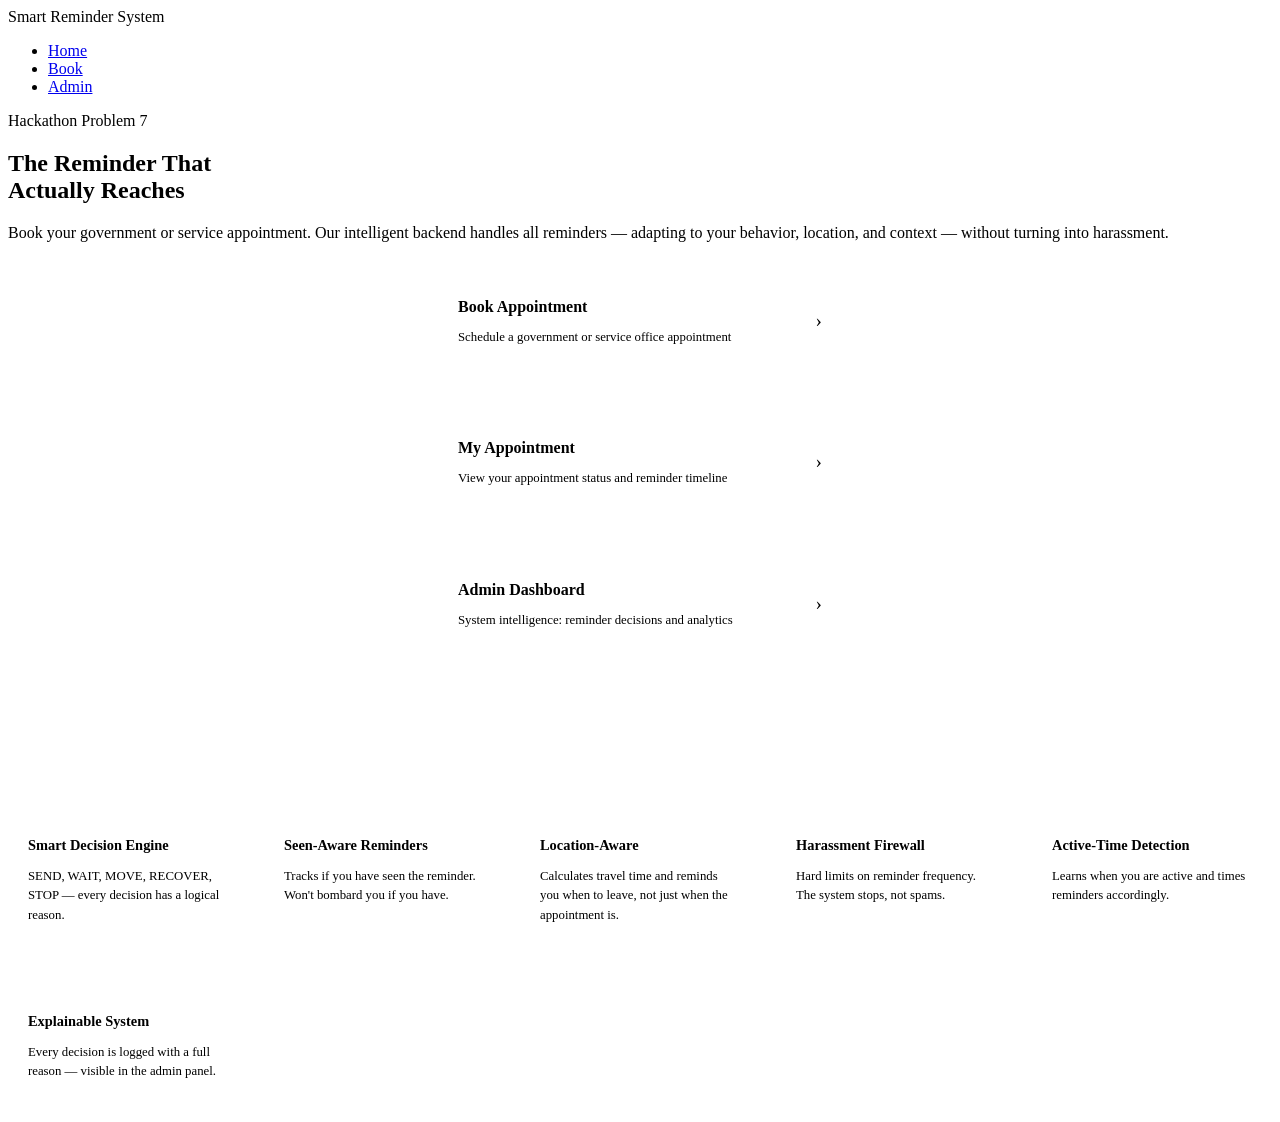
==== src/main/resources/static/index.html @ e7faf7f1 "chore: initial project structure and base scheduling engine" ====
<!DOCTYPE html>
<html lang="en">
<head>
  <meta charset="UTF-8">
  <meta name="viewport" content="width=device-width, initial-scale=1.0">
  <title>Smart Appointment Reminder System</title>
  <meta name="description" content="Intelligent appointment reminder system that actually reaches people — without harassment.">
  <link rel="stylesheet" href="/css/style.css">
  <style>
    .home-actions {
      display: flex;
      flex-direction: column;
      gap: 16px;
      max-width: 420px;
      margin: 0 auto;
    }
    .action-card {
      display: flex;
      align-items: center;
      gap: 20px;
      padding: 24px 28px;
      background: var(--bg-card);
      border: 1px solid var(--border);
      border-radius: var(--radius);
      cursor: pointer;
      transition: var(--transition);
      text-decoration: none;
      color: var(--text-primary);
      box-shadow: var(--shadow);
    }
    .action-card:hover {
      border-color: var(--accent);
      transform: translateY(-2px);
      box-shadow: var(--shadow-glow);
      color: var(--text-primary);
    }
    .action-text h3 { font-size: 1rem; font-weight: 700; margin-bottom: 4px; }
    .action-text p  { font-size: 0.8rem; color: var(--text-secondary); line-height: 1.4; }
    .action-arrow   { margin-left: auto; color: var(--text-muted); font-size: 1.2rem; }

    .features {
      display: grid;
      grid-template-columns: repeat(auto-fit, minmax(220px, 1fr));
      gap: 16px;
      margin-top: 72px;
      padding-top: 60px;
      border-top: 1px solid var(--border);
    }
    .feature-item {
      padding: 20px;
      background: var(--bg-card);
      border: 1px solid var(--border);
      border-radius: var(--radius-sm);
      text-align: left;
      box-shadow: var(--shadow);
    }
    .feature-item h4 { font-size: 0.9rem; font-weight: 700; margin-bottom: 6px; }
    .feature-item p  { font-size: 0.8rem; color: var(--text-secondary); line-height: 1.5; }

    .lookup-modal {
      display: none;
      position: fixed; inset: 0;
      background: rgba(15, 23, 42, 0.4);
      backdrop-filter: blur(4px);
      z-index: 999;
      align-items: center;
      justify-content: center;
    }
    .lookup-modal.open { display: flex; }
    .lookup-box {
      background: var(--bg-secondary);
      border: 1px solid var(--border);
      border-radius: var(--radius);
      padding: 36px;
      max-width: 440px;
      width: 90%;
      box-shadow: var(--shadow-hover);
    }
    .lookup-box h2 { font-size: 1.2rem; font-weight: 700; margin-bottom: 8px; }
    .lookup-box p  { font-size: 0.85rem; color: var(--text-secondary); margin-bottom: 24px; }
    .lookup-actions { display: flex; gap: 12px; justify-content: flex-end; margin-top: 16px; }
  </style>
</head>
<body>
  <nav>
    <div class="container nav-inner">
      <div class="nav-brand">
        Smart Reminder System
      </div>
      <ul class="nav-links">
        <li><a href="/" class="active">Home</a></li>
        <li><a href="/book.html">Book</a></li>
        <li><a href="/admin.html">Admin</a></li>
      </ul>
    </div>
  </nav>

  <main class="container">
    <section class="hero">
      <div class="hero-badge">Hackathon Problem 7</div>
      <h1>The Reminder That<br>Actually Reaches</h1>
      <p>Book your government or service appointment. Our intelligent backend handles all reminders — adapting to your behavior, location, and context — without turning into harassment.</p>

      <div class="home-actions">
        <a href="/book.html" class="action-card" id="book-action">
          <div class="action-text">
            <h3>Book Appointment</h3>
            <p>Schedule a government or service office appointment</p>
          </div>
          <span class="action-arrow">›</span>
        </a>

        <div class="action-card" id="my-appt-btn" onclick="openLookup()">
          <div class="action-text">
            <h3>My Appointment</h3>
            <p>View your appointment status and reminder timeline</p>
          </div>
          <span class="action-arrow">›</span>
        </div>

        <a href="/admin.html" class="action-card" id="admin-action">
          <div class="action-text">
            <h3>Admin Dashboard</h3>
            <p>System intelligence: reminder decisions and analytics</p>
          </div>
          <span class="action-arrow">›</span>
        </a>
      </div>
    </section>

    <section class="features">
      <div class="feature-item">
        <h4>Smart Decision Engine</h4>
        <p>SEND, WAIT, MOVE, RECOVER, STOP — every decision has a logical reason.</p>
      </div>
      <div class="feature-item">
        <h4>Seen-Aware Reminders</h4>
        <p>Tracks if you have seen the reminder. Won't bombard you if you have.</p>
      </div>
      <div class="feature-item">
        <h4>Location-Aware</h4>
        <p>Calculates travel time and reminds you when to leave, not just when the appointment is.</p>
      </div>
      <div class="feature-item">
        <h4>Harassment Firewall</h4>
        <p>Hard limits on reminder frequency. The system stops, not spams.</p>
      </div>
      <div class="feature-item">
        <h4>Active-Time Detection</h4>
        <p>Learns when you are active and times reminders accordingly.</p>
      </div>
      <div class="feature-item">
        <h4>Explainable System</h4>
        <p>Every decision is logged with a full reason — visible in the admin panel.</p>
      </div>
    </section>
  </main>

  <!-- Lookup Modal -->
  <div class="lookup-modal" id="lookup-modal">
    <div class="lookup-box">
      <h2>Find Your Appointment</h2>
      <p>Enter your Appointment ID to view status and reminder timeline.</p>
      <div class="form-group">
        <label for="appt-id-input">Appointment ID</label>
        <input type="number" id="appt-id-input" placeholder="e.g. 42" min="1">
      </div>
      <div class="lookup-actions">
        <button class="btn btn-secondary" onclick="closeLookup()">Cancel</button>
        <button class="btn btn-primary" onclick="lookupAppointment()">View Appointment</button>
      </div>
    </div>
  </div>

  <div id="toast-container"></div>

  <script>
    function openLookup() {
      document.getElementById('lookup-modal').classList.add('open');
      document.getElementById('appt-id-input').focus();
    }
    function closeLookup() {
      document.getElementById('lookup-modal').classList.remove('open');
    }
    function lookupAppointment() {
      const id = document.getElementById('appt-id-input').value;
      if (!id || id < 1) { showToast('Please enter a valid Appointment ID.', 'error'); return; }
      window.location.href = '/my-appointment.html?id=' + id;
    }
    document.getElementById('appt-id-input').addEventListener('keypress', e => {
      if (e.key === 'Enter') lookupAppointment();
    });

    function showToast(msg, type = 'info') {
      const t = document.createElement('div');
      t.className = `toast toast-${type}`;
      t.innerHTML = `<span>${msg}</span>`;
      document.getElementById('toast-container').appendChild(t);
      setTimeout(() => { t.style.animation = 'fadeOut 0.3s ease forwards'; setTimeout(() => t.remove(), 300); }, 3500);
    }
  </script>
</body>
</html>
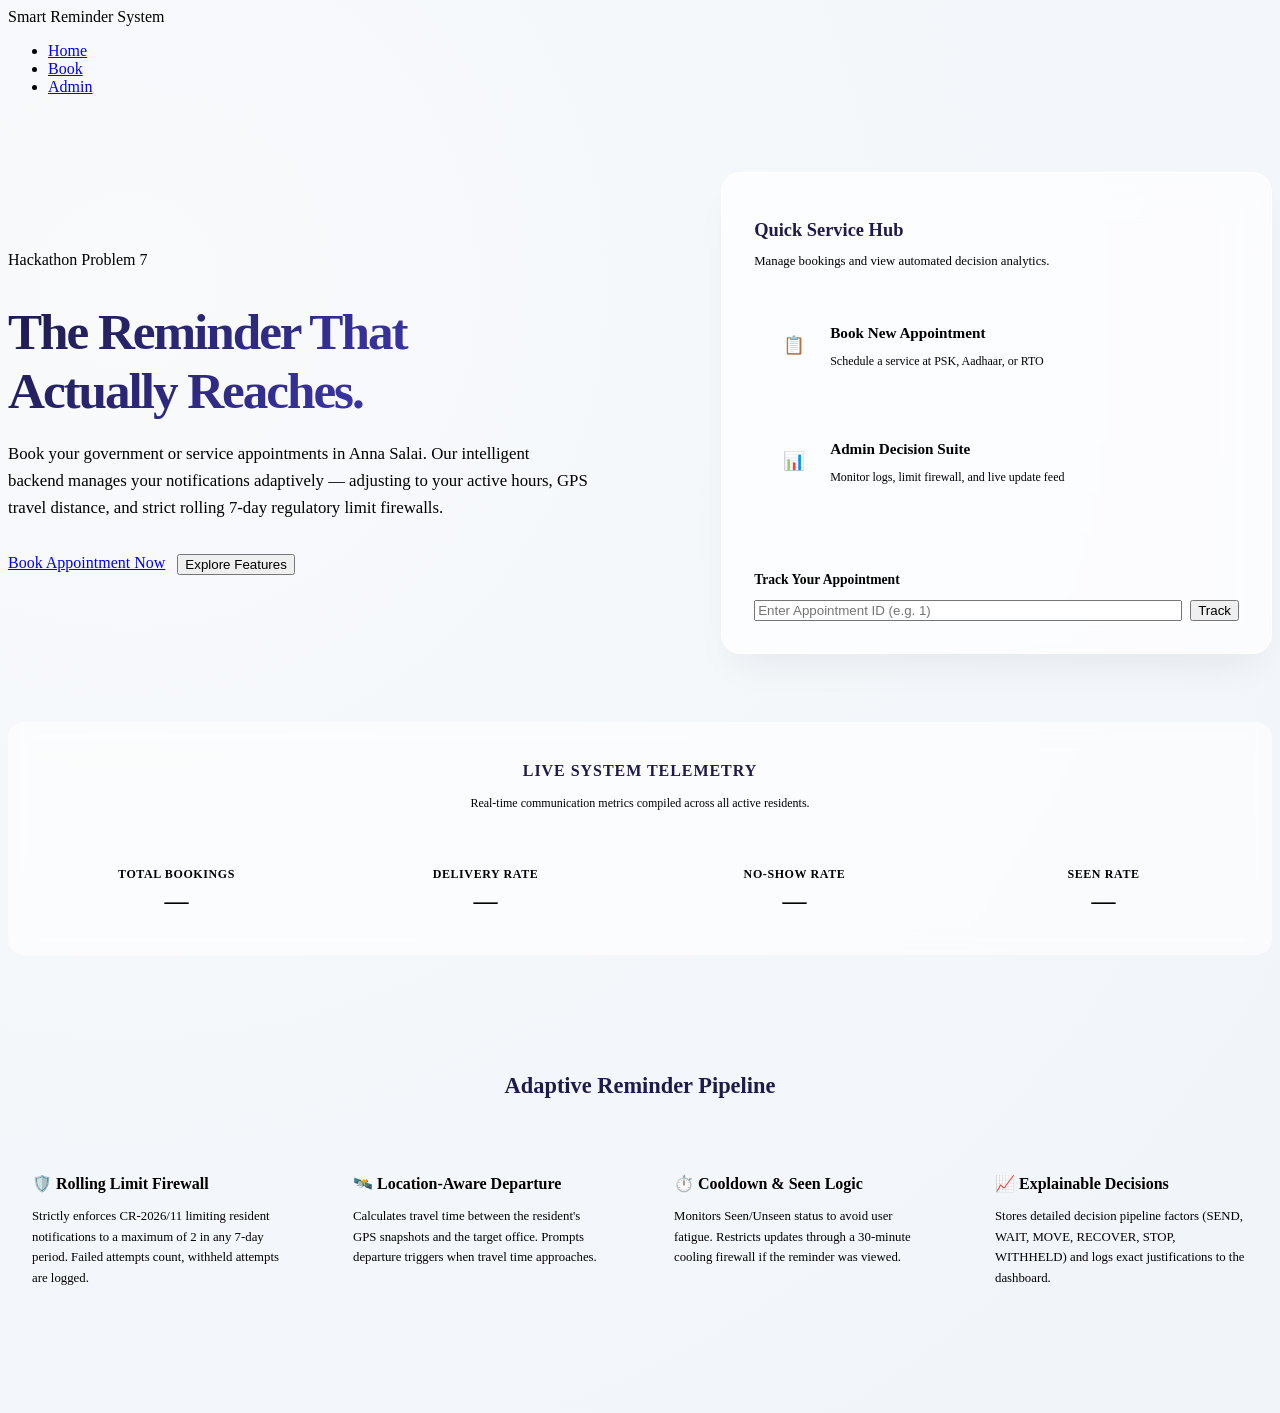
==== commit 223e6733: "feat: redesign home page with unique hero layout, embedded quick tracker, and live system telemetry " ====
--- a/src/main/resources/static/index.html
+++ b/src/main/resources/static/index.html
@@ -4,89 +4,224 @@
   <meta charset="UTF-8">
   <meta name="viewport" content="width=device-width, initial-scale=1.0">
   <title>Smart Appointment Reminder System</title>
-  <meta name="description" content="Intelligent appointment reminder system that actually reaches people — without harassment.">
+  <meta name="description" content="Intelligent, context-adaptive appointment reminder firewall that actually reaches people without harassment.">
   <link rel="stylesheet" href="/css/style.css">
   <style>
+    /* ── Unique modern UI design tokens & overrides ── */
+    body {
+      background: radial-gradient(circle at 10% 20%, rgba(248, 250, 252, 1) 0%, rgba(241, 245, 249, 1) 90%);
+    }
+
+    .hero-container {
+      display: grid;
+      grid-template-columns: 1.1fr 0.9fr;
+      gap: 40px;
+      padding: 60px 0 20px;
+      align-items: center;
+    }
+
+    @media (max-width: 900px) {
+      .hero-container {
+        grid-template-columns: 1fr;
+        text-align: center;
+        padding: 40px 0;
+      }
+    }
+
+    .hero-text {
+      text-align: left;
+    }
+    @media (max-width: 900px) {
+      .hero-text { text-align: center; }
+    }
+
+    .hero-text h1 {
+      font-size: clamp(2.2rem, 5vw, 3.2rem);
+      line-height: 1.15;
+      font-weight: 800;
+      letter-spacing: -0.04em;
+      background: linear-gradient(135deg, #1e1b4b 0%, #4f46e5 100%);
+      -webkit-background-clip: text;
+      -webkit-text-fill-color: transparent;
+      margin-bottom: 20px;
+    }
+
+    .hero-text p {
+      font-size: 1.05rem;
+      color: var(--text-secondary);
+      line-height: 1.6;
+      margin-bottom: 32px;
+      max-width: 580px;
+    }
+
+    /* Glassmorphic Portal Card */
+    .portal-box {
+      background: rgba(255, 255, 255, 0.7);
+      backdrop-filter: blur(20px);
+      -webkit-backdrop-filter: blur(20px);
+      border: 1px solid rgba(255, 255, 255, 0.8);
+      box-shadow: 0 20px 40px -15px rgba(15, 23, 42, 0.08);
+      border-radius: 20px;
+      padding: 32px;
+      transition: var(--transition);
+    }
+    .portal-box:hover {
+      transform: translateY(-4px);
+      box-shadow: 0 30px 60px -20px rgba(79, 70, 229, 0.12);
+    }
+
     .home-actions {
       display: flex;
       flex-direction: column;
-      gap: 16px;
-      max-width: 420px;
-      margin: 0 auto;
-    }
+      gap: 12px;
+      margin-top: 24px;
+    }
+
     .action-card {
       display: flex;
       align-items: center;
-      gap: 20px;
-      padding: 24px 28px;
+      gap: 16px;
+      padding: 16px 20px;
       background: var(--bg-card);
       border: 1px solid var(--border);
-      border-radius: var(--radius);
+      border-radius: 12px;
       cursor: pointer;
       transition: var(--transition);
       text-decoration: none;
       color: var(--text-primary);
-      box-shadow: var(--shadow);
     }
     .action-card:hover {
       border-color: var(--accent);
-      transform: translateY(-2px);
+      transform: translateX(4px);
       box-shadow: var(--shadow-glow);
-      color: var(--text-primary);
-    }
-    .action-text h3 { font-size: 1rem; font-weight: 700; margin-bottom: 4px; }
-    .action-text p  { font-size: 0.8rem; color: var(--text-secondary); line-height: 1.4; }
-    .action-arrow   { margin-left: auto; color: var(--text-muted); font-size: 1.2rem; }
-
-    .features {
+    }
+
+    .action-icon {
+      width: 40px; height: 40px;
+      background: var(--accent-glow);
+      border: 1px solid var(--border-accent);
+      border-radius: 8px;
+      display: flex; align-items: center; justify-content: center;
+      font-weight: 700;
+      color: var(--accent);
+      font-size: 1.1rem;
+    }
+
+    .action-text h3 { font-size: 0.95rem; font-weight: 700; margin-bottom: 2px; }
+    .action-text p { font-size: 0.75rem; color: var(--text-secondary); }
+
+    /* Live Telemetry Panel */
+    .telemetry-section {
+      margin-top: 48px;
+      padding: 24px;
+      background: rgba(255, 255, 255, 0.6);
+      backdrop-filter: blur(10px);
+      -webkit-backdrop-filter: blur(10px);
+      border: 1px solid var(--border);
+      border-radius: 16px;
+      text-align: center;
+    }
+
+    .telemetry-grid {
       display: grid;
-      grid-template-columns: repeat(auto-fit, minmax(220px, 1fr));
-      gap: 16px;
-      margin-top: 72px;
-      padding-top: 60px;
-      border-top: 1px solid var(--border);
-    }
-    .feature-item {
-      padding: 20px;
+      grid-template-columns: repeat(4, 1fr);
+      gap: 20px;
+      margin-top: 20px;
+    }
+
+    @media (max-width: 768px) {
+      .telemetry-grid {
+        grid-template-columns: repeat(2, 1fr);
+      }
+    }
+
+    .telemetry-card {
+      padding: 16px;
       background: var(--bg-card);
       border: 1px solid var(--border);
-      border-radius: var(--radius-sm);
+      border-radius: 12px;
+      box-shadow: var(--shadow);
+    }
+
+    .telemetry-card h5 {
+      font-size: 0.75rem;
+      font-weight: 700;
+      color: var(--text-secondary);
+      text-transform: uppercase;
+      letter-spacing: 0.05em;
+      margin-bottom: 6px;
+    }
+
+    .telemetry-card div.value {
+      font-size: 1.5rem;
+      font-weight: 800;
+      color: var(--text-primary);
+    }
+
+    /* Embedded Quick Tracker */
+    .tracker-box {
+      margin-top: 20px;
+      border-top: 1px solid var(--border);
+      padding-top: 20px;
+    }
+
+    /* Features Grid */
+    .features-section {
+      margin-top: 60px;
+      padding-top: 40px;
+      border-top: 1px solid var(--border);
+    }
+
+    .features-section h2 {
+      font-size: 1.4rem;
+      font-weight: 800;
+      text-align: center;
+      margin-bottom: 30px;
+      color: #1e1b4b;
+    }
+
+    .features-grid {
+      display: grid;
+      grid-template-columns: repeat(auto-fit, minmax(280px, 1fr));
+      gap: 20px;
+    }
+
+    .feature-card {
+      padding: 24px;
+      background: var(--bg-card);
+      border: 1px solid var(--border);
+      border-radius: 16px;
+      box-shadow: var(--shadow);
+      transition: var(--transition);
       text-align: left;
-      box-shadow: var(--shadow);
-    }
-    .feature-item h4 { font-size: 0.9rem; font-weight: 700; margin-bottom: 6px; }
-    .feature-item p  { font-size: 0.8rem; color: var(--text-secondary); line-height: 1.5; }
-
-    .lookup-modal {
-      display: none;
-      position: fixed; inset: 0;
-      background: rgba(15, 23, 42, 0.4);
-      backdrop-filter: blur(4px);
-      z-index: 999;
+    }
+    .feature-card:hover {
+      border-color: var(--border-accent);
+      transform: translateY(-2px);
+      box-shadow: var(--shadow-hover);
+    }
+
+    .feature-card h4 {
+      font-size: 1rem;
+      font-weight: 700;
+      margin-bottom: 8px;
+      color: var(--text-primary);
+      display: flex;
       align-items: center;
-      justify-content: center;
-    }
-    .lookup-modal.open { display: flex; }
-    .lookup-box {
-      background: var(--bg-secondary);
-      border: 1px solid var(--border);
-      border-radius: var(--radius);
-      padding: 36px;
-      max-width: 440px;
-      width: 90%;
-      box-shadow: var(--shadow-hover);
-    }
-    .lookup-box h2 { font-size: 1.2rem; font-weight: 700; margin-bottom: 8px; }
-    .lookup-box p  { font-size: 0.85rem; color: var(--text-secondary); margin-bottom: 24px; }
-    .lookup-actions { display: flex; gap: 12px; justify-content: flex-end; margin-top: 16px; }
+      gap: 8px;
+    }
+
+    .feature-card p {
+      font-size: 0.8rem;
+      color: var(--text-secondary);
+      line-height: 1.6;
+    }
   </style>
 </head>
 <body>
   <nav>
     <div class="container nav-inner">
-      <div class="nav-brand">
-        Smart Reminder System
-      </div>
+      <div class="nav-brand">Smart Reminder System</div>
       <ul class="nav-links">
         <li><a href="/" class="active">Home</a></li>
         <li><a href="/book.html">Book</a></li>
@@ -95,101 +230,141 @@
     </div>
   </nav>
 
-  <main class="container">
-    <section class="hero">
-      <div class="hero-badge">Hackathon Problem 7</div>
-      <h1>The Reminder That<br>Actually Reaches</h1>
-      <p>Book your government or service appointment. Our intelligent backend handles all reminders — adapting to your behavior, location, and context — without turning into harassment.</p>
-
-      <div class="home-actions">
-        <a href="/book.html" class="action-card" id="book-action">
-          <div class="action-text">
-            <h3>Book Appointment</h3>
-            <p>Schedule a government or service office appointment</p>
+  <main class="container" style="padding-bottom: 80px;">
+    <div class="hero-container">
+      <!-- HERO TEXT -->
+      <div class="hero-text">
+        <div class="hero-badge">Hackathon Problem 7</div>
+        <h1>The Reminder That<br>Actually Reaches.</h1>
+        <p>Book your government or service appointments in Anna Salai. Our intelligent backend manages your notifications adaptively — adjusting to your active hours, GPS travel distance, and strict rolling 7-day regulatory limit firewalls.</p>
+        
+        <div style="display:flex; gap:12px;">
+          <a href="/book.html" class="btn btn-primary btn-lg">Book Appointment Now</a>
+          <button class="btn btn-secondary btn-lg" onclick="scrollToFeatures()">Explore Features</button>
+        </div>
+      </div>
+
+      <!-- PORTAL WINDOW -->
+      <div class="portal-box">
+        <h2 style="font-size:1.15rem; font-weight:800; margin-bottom:4px; color:#1e1b4b;">Quick Service Hub</h2>
+        <p style="font-size:0.8rem; color:var(--text-secondary); margin-bottom:20px;">Manage bookings and view automated decision analytics.</p>
+        
+        <div class="home-actions">
+          <a href="/book.html" class="action-card">
+            <div class="action-icon">📋</div>
+            <div class="action-text">
+              <h3>Book New Appointment</h3>
+              <p>Schedule a service at PSK, Aadhaar, or RTO</p>
+            </div>
+          </a>
+
+          <a href="/admin.html" class="action-card">
+            <div class="action-icon">📊</div>
+            <div class="action-text">
+              <h3>Admin Decision Suite</h3>
+              <p>Monitor logs, limit firewall, and live update feed</p>
+            </div>
+          </a>
+        </div>
+
+        <!-- Embedded Quick Tracker Form -->
+        <div class="tracker-box">
+          <h4 style="font-size:0.85rem; font-weight:700; color:var(--text-primary); margin-bottom:12px;">Track Your Appointment</h4>
+          <div style="display:flex; gap:8px;">
+            <input type="number" id="quick-track-id" placeholder="Enter Appointment ID (e.g. 1)" min="1" style="flex:1;">
+            <button class="btn btn-primary" onclick="trackAppointment()">Track</button>
           </div>
-          <span class="action-arrow">›</span>
-        </a>
-
-        <div class="action-card" id="my-appt-btn" onclick="openLookup()">
-          <div class="action-text">
-            <h3>My Appointment</h3>
-            <p>View your appointment status and reminder timeline</p>
-          </div>
-          <span class="action-arrow">›</span>
-        </div>
-
-        <a href="/admin.html" class="action-card" id="admin-action">
-          <div class="action-text">
-            <h3>Admin Dashboard</h3>
-            <p>System intelligence: reminder decisions and analytics</p>
-          </div>
-          <span class="action-arrow">›</span>
-        </a>
+        </div>
+      </div>
+    </div>
+
+    <!-- LIVE SYSTEM TELEMETRY -->
+    <section class="telemetry-section">
+      <h3 style="font-size:1rem; font-weight:800; color:#1e1b4b; text-transform:uppercase; letter-spacing:0.06em;">Live System Telemetry</h3>
+      <p style="font-size:0.75rem; color:var(--text-secondary); margin-bottom:16px;">Real-time communication metrics compiled across all active residents.</p>
+      
+      <div class="telemetry-grid">
+        <div class="telemetry-card">
+          <h5>Total Bookings</h5>
+          <div class="value" id="t-bookings">—</div>
+        </div>
+        <div class="telemetry-card">
+          <h5>Delivery Rate</h5>
+          <div class="value" id="t-delivery" style="color:var(--info);">—</div>
+        </div>
+        <div class="telemetry-card">
+          <h5>No-Show Rate</h5>
+          <div class="value" id="t-noshow" style="color:var(--danger);">—</div>
+        </div>
+        <div class="telemetry-card">
+          <h5>Seen Rate</h5>
+          <div class="value" id="t-seen" style="color:var(--success);">—</div>
+        </div>
       </div>
     </section>
 
-    <section class="features">
-      <div class="feature-item">
-        <h4>Smart Decision Engine</h4>
-        <p>SEND, WAIT, MOVE, RECOVER, STOP — every decision has a logical reason.</p>
-      </div>
-      <div class="feature-item">
-        <h4>Seen-Aware Reminders</h4>
-        <p>Tracks if you have seen the reminder. Won't bombard you if you have.</p>
-      </div>
-      <div class="feature-item">
-        <h4>Location-Aware</h4>
-        <p>Calculates travel time and reminds you when to leave, not just when the appointment is.</p>
-      </div>
-      <div class="feature-item">
-        <h4>Harassment Firewall</h4>
-        <p>Hard limits on reminder frequency. The system stops, not spams.</p>
-      </div>
-      <div class="feature-item">
-        <h4>Active-Time Detection</h4>
-        <p>Learns when you are active and times reminders accordingly.</p>
-      </div>
-      <div class="feature-item">
-        <h4>Explainable System</h4>
-        <p>Every decision is logged with a full reason — visible in the admin panel.</p>
+    <!-- FEATURES OVERVIEW -->
+    <section class="features-section" id="features">
+      <h2>Adaptive Reminder Pipeline</h2>
+      <div class="features-grid">
+        <div class="feature-card">
+          <h4>🛡️ Rolling Limit Firewall</h4>
+          <p>Strictly enforces CR-2026/11 limiting resident notifications to a maximum of 2 in any 7-day period. Failed attempts count, withheld attempts are logged.</p>
+        </div>
+        <div class="feature-card">
+          <h4>🛰️ Location-Aware Departure</h4>
+          <p>Calculates travel time between the resident's GPS snapshots and the target office. Prompts departure triggers when travel time approaches.</p>
+        </div>
+        <div class="feature-card">
+          <h4>⏱️ Cooldown & Seen Logic</h4>
+          <p>Monitors Seen/Unseen status to avoid user fatigue. Restricts updates through a 30-minute cooling firewall if the reminder was viewed.</p>
+        </div>
+        <div class="feature-card">
+          <h4>📈 Explainable Decisions</h4>
+          <p>Stores detailed decision pipeline factors (SEND, WAIT, MOVE, RECOVER, STOP, WITHHELD) and logs exact justifications to the dashboard.</p>
+        </div>
       </div>
     </section>
   </main>
 
-  <!-- Lookup Modal -->
-  <div class="lookup-modal" id="lookup-modal">
-    <div class="lookup-box">
-      <h2>Find Your Appointment</h2>
-      <p>Enter your Appointment ID to view status and reminder timeline.</p>
-      <div class="form-group">
-        <label for="appt-id-input">Appointment ID</label>
-        <input type="number" id="appt-id-input" placeholder="e.g. 42" min="1">
-      </div>
-      <div class="lookup-actions">
-        <button class="btn btn-secondary" onclick="closeLookup()">Cancel</button>
-        <button class="btn btn-primary" onclick="lookupAppointment()">View Appointment</button>
-      </div>
-    </div>
-  </div>
-
   <div id="toast-container"></div>
 
   <script>
-    function openLookup() {
-      document.getElementById('lookup-modal').classList.add('open');
-      document.getElementById('appt-id-input').focus();
-    }
-    function closeLookup() {
-      document.getElementById('lookup-modal').classList.remove('open');
-    }
-    function lookupAppointment() {
-      const id = document.getElementById('appt-id-input').value;
-      if (!id || id < 1) { showToast('Please enter a valid Appointment ID.', 'error'); return; }
+    window.onload = function() {
+      loadTelemetry();
+    };
+
+    async function loadTelemetry() {
+      try {
+        const res = await fetch('/api/admin/dashboard');
+        if (!res.ok) throw new Error('Failed to load stats');
+        const data = await res.json();
+        
+        document.getElementById('t-bookings').textContent = data.totalAppointments;
+        document.getElementById('t-delivery').textContent = data.deliveryRate.toFixed(1) + '%';
+        document.getElementById('t-noshow').textContent = data.noShowRate.toFixed(1) + '%';
+        document.getElementById('t-seen').textContent = data.seenRate.toFixed(1) + '%';
+      } catch (err) {
+        console.warn("Could not fetch live telemetry: ", err);
+      }
+    }
+
+    function trackAppointment() {
+      const id = document.getElementById('quick-track-id').value;
+      if (!id || id < 1) {
+        showToast('Please enter a valid Appointment ID.', 'error');
+        return;
+      }
       window.location.href = '/my-appointment.html?id=' + id;
     }
-    document.getElementById('appt-id-input').addEventListener('keypress', e => {
-      if (e.key === 'Enter') lookupAppointment();
+
+    document.getElementById('quick-track-id').addEventListener('keypress', e => {
+      if (e.key === 'Enter') trackAppointment();
     });
+
+    function scrollToFeatures() {
+      document.getElementById('features').scrollIntoView({ behavior: 'smooth' });
+    }
 
     function showToast(msg, type = 'info') {
       const t = document.createElement('div');
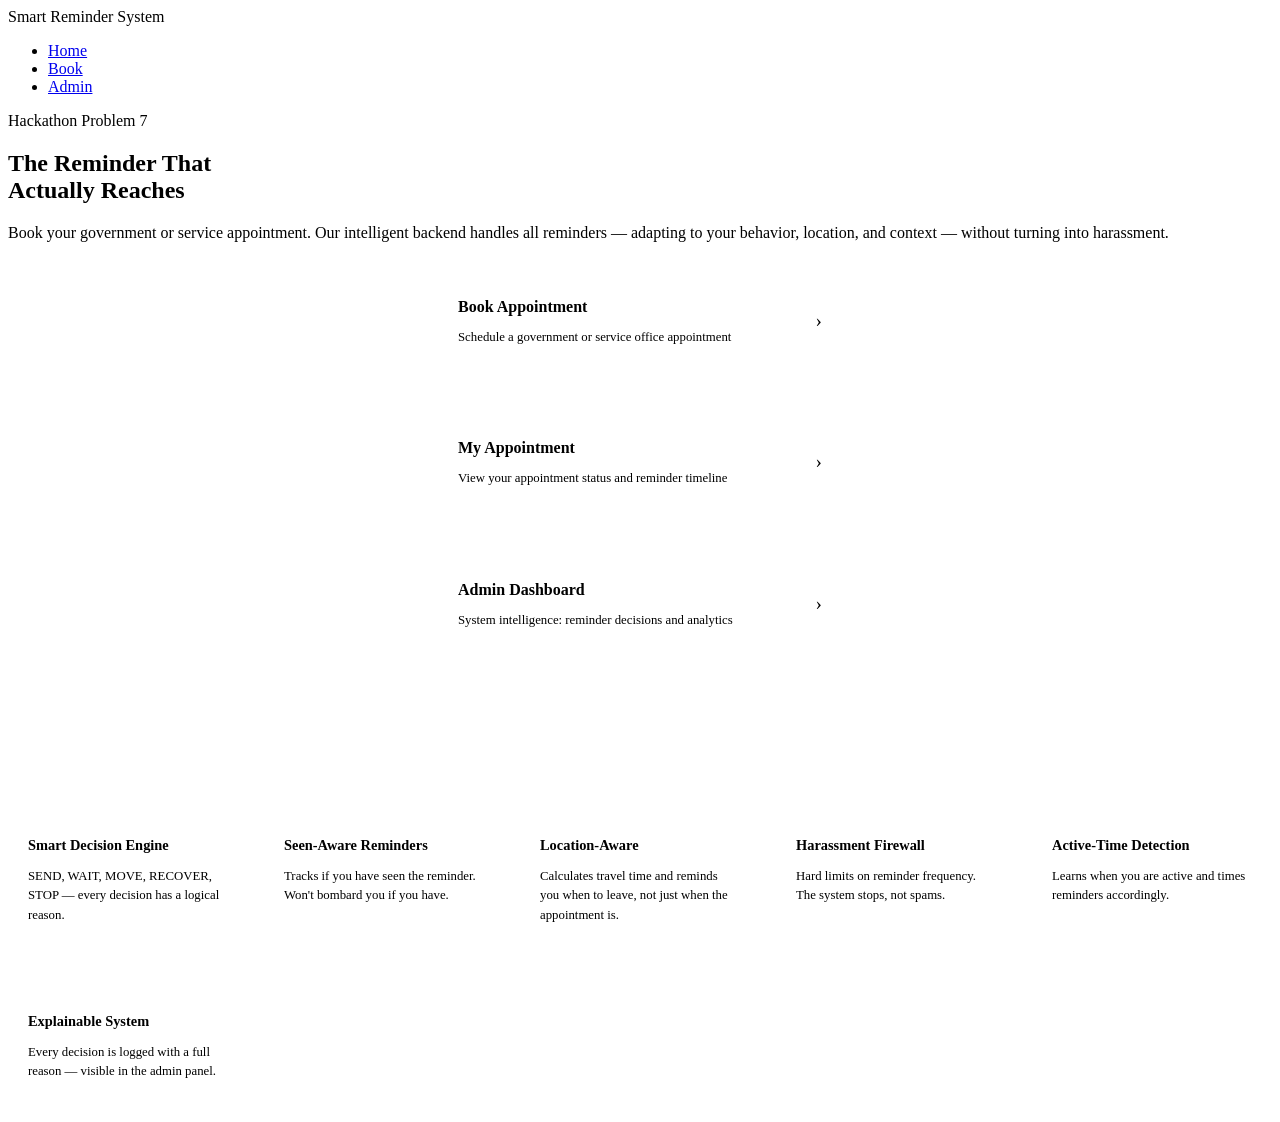
==== commit 0ba1b623: "security: move credentials to gitignored secrets file, add example template for judges" ====
--- a/src/main/resources/static/index.html
+++ b/src/main/resources/static/index.html
@@ -4,224 +4,89 @@
   <meta charset="UTF-8">
   <meta name="viewport" content="width=device-width, initial-scale=1.0">
   <title>Smart Appointment Reminder System</title>
-  <meta name="description" content="Intelligent, context-adaptive appointment reminder firewall that actually reaches people without harassment.">
+  <meta name="description" content="Intelligent appointment reminder system that actually reaches people — without harassment.">
   <link rel="stylesheet" href="/css/style.css">
   <style>
-    /* ── Unique modern UI design tokens & overrides ── */
-    body {
-      background: radial-gradient(circle at 10% 20%, rgba(248, 250, 252, 1) 0%, rgba(241, 245, 249, 1) 90%);
-    }
-
-    .hero-container {
-      display: grid;
-      grid-template-columns: 1.1fr 0.9fr;
-      gap: 40px;
-      padding: 60px 0 20px;
-      align-items: center;
-    }
-
-    @media (max-width: 900px) {
-      .hero-container {
-        grid-template-columns: 1fr;
-        text-align: center;
-        padding: 40px 0;
-      }
-    }
-
-    .hero-text {
-      text-align: left;
-    }
-    @media (max-width: 900px) {
-      .hero-text { text-align: center; }
-    }
-
-    .hero-text h1 {
-      font-size: clamp(2.2rem, 5vw, 3.2rem);
-      line-height: 1.15;
-      font-weight: 800;
-      letter-spacing: -0.04em;
-      background: linear-gradient(135deg, #1e1b4b 0%, #4f46e5 100%);
-      -webkit-background-clip: text;
-      -webkit-text-fill-color: transparent;
-      margin-bottom: 20px;
-    }
-
-    .hero-text p {
-      font-size: 1.05rem;
-      color: var(--text-secondary);
-      line-height: 1.6;
-      margin-bottom: 32px;
-      max-width: 580px;
-    }
-
-    /* Glassmorphic Portal Card */
-    .portal-box {
-      background: rgba(255, 255, 255, 0.7);
-      backdrop-filter: blur(20px);
-      -webkit-backdrop-filter: blur(20px);
-      border: 1px solid rgba(255, 255, 255, 0.8);
-      box-shadow: 0 20px 40px -15px rgba(15, 23, 42, 0.08);
-      border-radius: 20px;
-      padding: 32px;
-      transition: var(--transition);
-    }
-    .portal-box:hover {
-      transform: translateY(-4px);
-      box-shadow: 0 30px 60px -20px rgba(79, 70, 229, 0.12);
-    }
-
     .home-actions {
       display: flex;
       flex-direction: column;
-      gap: 12px;
-      margin-top: 24px;
-    }
-
+      gap: 16px;
+      max-width: 420px;
+      margin: 0 auto;
+    }
     .action-card {
       display: flex;
       align-items: center;
-      gap: 16px;
-      padding: 16px 20px;
+      gap: 20px;
+      padding: 24px 28px;
       background: var(--bg-card);
       border: 1px solid var(--border);
-      border-radius: 12px;
+      border-radius: var(--radius);
       cursor: pointer;
       transition: var(--transition);
       text-decoration: none;
       color: var(--text-primary);
+      box-shadow: var(--shadow);
     }
     .action-card:hover {
       border-color: var(--accent);
-      transform: translateX(4px);
+      transform: translateY(-2px);
       box-shadow: var(--shadow-glow);
-    }
-
-    .action-icon {
-      width: 40px; height: 40px;
-      background: var(--accent-glow);
-      border: 1px solid var(--border-accent);
-      border-radius: 8px;
-      display: flex; align-items: center; justify-content: center;
-      font-weight: 700;
-      color: var(--accent);
-      font-size: 1.1rem;
-    }
-
-    .action-text h3 { font-size: 0.95rem; font-weight: 700; margin-bottom: 2px; }
-    .action-text p { font-size: 0.75rem; color: var(--text-secondary); }
-
-    /* Live Telemetry Panel */
-    .telemetry-section {
-      margin-top: 48px;
-      padding: 24px;
-      background: rgba(255, 255, 255, 0.6);
-      backdrop-filter: blur(10px);
-      -webkit-backdrop-filter: blur(10px);
-      border: 1px solid var(--border);
-      border-radius: 16px;
-      text-align: center;
-    }
-
-    .telemetry-grid {
+      color: var(--text-primary);
+    }
+    .action-text h3 { font-size: 1rem; font-weight: 700; margin-bottom: 4px; }
+    .action-text p  { font-size: 0.8rem; color: var(--text-secondary); line-height: 1.4; }
+    .action-arrow   { margin-left: auto; color: var(--text-muted); font-size: 1.2rem; }
+
+    .features {
       display: grid;
-      grid-template-columns: repeat(4, 1fr);
-      gap: 20px;
-      margin-top: 20px;
-    }
-
-    @media (max-width: 768px) {
-      .telemetry-grid {
-        grid-template-columns: repeat(2, 1fr);
-      }
-    }
-
-    .telemetry-card {
-      padding: 16px;
+      grid-template-columns: repeat(auto-fit, minmax(220px, 1fr));
+      gap: 16px;
+      margin-top: 72px;
+      padding-top: 60px;
+      border-top: 1px solid var(--border);
+    }
+    .feature-item {
+      padding: 20px;
       background: var(--bg-card);
       border: 1px solid var(--border);
-      border-radius: 12px;
+      border-radius: var(--radius-sm);
+      text-align: left;
       box-shadow: var(--shadow);
     }
-
-    .telemetry-card h5 {
-      font-size: 0.75rem;
-      font-weight: 700;
-      color: var(--text-secondary);
-      text-transform: uppercase;
-      letter-spacing: 0.05em;
-      margin-bottom: 6px;
-    }
-
-    .telemetry-card div.value {
-      font-size: 1.5rem;
-      font-weight: 800;
-      color: var(--text-primary);
-    }
-
-    /* Embedded Quick Tracker */
-    .tracker-box {
-      margin-top: 20px;
-      border-top: 1px solid var(--border);
-      padding-top: 20px;
-    }
-
-    /* Features Grid */
-    .features-section {
-      margin-top: 60px;
-      padding-top: 40px;
-      border-top: 1px solid var(--border);
-    }
-
-    .features-section h2 {
-      font-size: 1.4rem;
-      font-weight: 800;
-      text-align: center;
-      margin-bottom: 30px;
-      color: #1e1b4b;
-    }
-
-    .features-grid {
-      display: grid;
-      grid-template-columns: repeat(auto-fit, minmax(280px, 1fr));
-      gap: 20px;
-    }
-
-    .feature-card {
-      padding: 24px;
-      background: var(--bg-card);
+    .feature-item h4 { font-size: 0.9rem; font-weight: 700; margin-bottom: 6px; }
+    .feature-item p  { font-size: 0.8rem; color: var(--text-secondary); line-height: 1.5; }
+
+    .lookup-modal {
+      display: none;
+      position: fixed; inset: 0;
+      background: rgba(15, 23, 42, 0.4);
+      backdrop-filter: blur(4px);
+      z-index: 999;
+      align-items: center;
+      justify-content: center;
+    }
+    .lookup-modal.open { display: flex; }
+    .lookup-box {
+      background: var(--bg-secondary);
       border: 1px solid var(--border);
-      border-radius: 16px;
-      box-shadow: var(--shadow);
-      transition: var(--transition);
-      text-align: left;
-    }
-    .feature-card:hover {
-      border-color: var(--border-accent);
-      transform: translateY(-2px);
+      border-radius: var(--radius);
+      padding: 36px;
+      max-width: 440px;
+      width: 90%;
       box-shadow: var(--shadow-hover);
     }
-
-    .feature-card h4 {
-      font-size: 1rem;
-      font-weight: 700;
-      margin-bottom: 8px;
-      color: var(--text-primary);
-      display: flex;
-      align-items: center;
-      gap: 8px;
-    }
-
-    .feature-card p {
-      font-size: 0.8rem;
-      color: var(--text-secondary);
-      line-height: 1.6;
-    }
+    .lookup-box h2 { font-size: 1.2rem; font-weight: 700; margin-bottom: 8px; }
+    .lookup-box p  { font-size: 0.85rem; color: var(--text-secondary); margin-bottom: 24px; }
+    .lookup-actions { display: flex; gap: 12px; justify-content: flex-end; margin-top: 16px; }
   </style>
 </head>
 <body>
   <nav>
     <div class="container nav-inner">
-      <div class="nav-brand">Smart Reminder System</div>
+      <div class="nav-brand">
+        Smart Reminder System
+      </div>
       <ul class="nav-links">
         <li><a href="/" class="active">Home</a></li>
         <li><a href="/book.html">Book</a></li>
@@ -230,141 +95,101 @@
     </div>
   </nav>
 
-  <main class="container" style="padding-bottom: 80px;">
-    <div class="hero-container">
-      <!-- HERO TEXT -->
-      <div class="hero-text">
-        <div class="hero-badge">Hackathon Problem 7</div>
-        <h1>The Reminder That<br>Actually Reaches.</h1>
-        <p>Book your government or service appointments in Anna Salai. Our intelligent backend manages your notifications adaptively — adjusting to your active hours, GPS travel distance, and strict rolling 7-day regulatory limit firewalls.</p>
-        
-        <div style="display:flex; gap:12px;">
-          <a href="/book.html" class="btn btn-primary btn-lg">Book Appointment Now</a>
-          <button class="btn btn-secondary btn-lg" onclick="scrollToFeatures()">Explore Features</button>
+  <main class="container">
+    <section class="hero">
+      <div class="hero-badge">Hackathon Problem 7</div>
+      <h1>The Reminder That<br>Actually Reaches</h1>
+      <p>Book your government or service appointment. Our intelligent backend handles all reminders — adapting to your behavior, location, and context — without turning into harassment.</p>
+
+      <div class="home-actions">
+        <a href="/book.html" class="action-card" id="book-action">
+          <div class="action-text">
+            <h3>Book Appointment</h3>
+            <p>Schedule a government or service office appointment</p>
+          </div>
+          <span class="action-arrow">›</span>
+        </a>
+
+        <div class="action-card" id="my-appt-btn" onclick="openLookup()">
+          <div class="action-text">
+            <h3>My Appointment</h3>
+            <p>View your appointment status and reminder timeline</p>
+          </div>
+          <span class="action-arrow">›</span>
         </div>
-      </div>
-
-      <!-- PORTAL WINDOW -->
-      <div class="portal-box">
-        <h2 style="font-size:1.15rem; font-weight:800; margin-bottom:4px; color:#1e1b4b;">Quick Service Hub</h2>
-        <p style="font-size:0.8rem; color:var(--text-secondary); margin-bottom:20px;">Manage bookings and view automated decision analytics.</p>
-        
-        <div class="home-actions">
-          <a href="/book.html" class="action-card">
-            <div class="action-icon">📋</div>
-            <div class="action-text">
-              <h3>Book New Appointment</h3>
-              <p>Schedule a service at PSK, Aadhaar, or RTO</p>
-            </div>
-          </a>
-
-          <a href="/admin.html" class="action-card">
-            <div class="action-icon">📊</div>
-            <div class="action-text">
-              <h3>Admin Decision Suite</h3>
-              <p>Monitor logs, limit firewall, and live update feed</p>
-            </div>
-          </a>
-        </div>
-
-        <!-- Embedded Quick Tracker Form -->
-        <div class="tracker-box">
-          <h4 style="font-size:0.85rem; font-weight:700; color:var(--text-primary); margin-bottom:12px;">Track Your Appointment</h4>
-          <div style="display:flex; gap:8px;">
-            <input type="number" id="quick-track-id" placeholder="Enter Appointment ID (e.g. 1)" min="1" style="flex:1;">
-            <button class="btn btn-primary" onclick="trackAppointment()">Track</button>
+
+        <a href="/admin.html" class="action-card" id="admin-action">
+          <div class="action-text">
+            <h3>Admin Dashboard</h3>
+            <p>System intelligence: reminder decisions and analytics</p>
           </div>
-        </div>
-      </div>
-    </div>
-
-    <!-- LIVE SYSTEM TELEMETRY -->
-    <section class="telemetry-section">
-      <h3 style="font-size:1rem; font-weight:800; color:#1e1b4b; text-transform:uppercase; letter-spacing:0.06em;">Live System Telemetry</h3>
-      <p style="font-size:0.75rem; color:var(--text-secondary); margin-bottom:16px;">Real-time communication metrics compiled across all active residents.</p>
-      
-      <div class="telemetry-grid">
-        <div class="telemetry-card">
-          <h5>Total Bookings</h5>
-          <div class="value" id="t-bookings">—</div>
-        </div>
-        <div class="telemetry-card">
-          <h5>Delivery Rate</h5>
-          <div class="value" id="t-delivery" style="color:var(--info);">—</div>
-        </div>
-        <div class="telemetry-card">
-          <h5>No-Show Rate</h5>
-          <div class="value" id="t-noshow" style="color:var(--danger);">—</div>
-        </div>
-        <div class="telemetry-card">
-          <h5>Seen Rate</h5>
-          <div class="value" id="t-seen" style="color:var(--success);">—</div>
-        </div>
+          <span class="action-arrow">›</span>
+        </a>
       </div>
     </section>
 
-    <!-- FEATURES OVERVIEW -->
-    <section class="features-section" id="features">
-      <h2>Adaptive Reminder Pipeline</h2>
-      <div class="features-grid">
-        <div class="feature-card">
-          <h4>🛡️ Rolling Limit Firewall</h4>
-          <p>Strictly enforces CR-2026/11 limiting resident notifications to a maximum of 2 in any 7-day period. Failed attempts count, withheld attempts are logged.</p>
-        </div>
-        <div class="feature-card">
-          <h4>🛰️ Location-Aware Departure</h4>
-          <p>Calculates travel time between the resident's GPS snapshots and the target office. Prompts departure triggers when travel time approaches.</p>
-        </div>
-        <div class="feature-card">
-          <h4>⏱️ Cooldown & Seen Logic</h4>
-          <p>Monitors Seen/Unseen status to avoid user fatigue. Restricts updates through a 30-minute cooling firewall if the reminder was viewed.</p>
-        </div>
-        <div class="feature-card">
-          <h4>📈 Explainable Decisions</h4>
-          <p>Stores detailed decision pipeline factors (SEND, WAIT, MOVE, RECOVER, STOP, WITHHELD) and logs exact justifications to the dashboard.</p>
-        </div>
+    <section class="features">
+      <div class="feature-item">
+        <h4>Smart Decision Engine</h4>
+        <p>SEND, WAIT, MOVE, RECOVER, STOP — every decision has a logical reason.</p>
+      </div>
+      <div class="feature-item">
+        <h4>Seen-Aware Reminders</h4>
+        <p>Tracks if you have seen the reminder. Won't bombard you if you have.</p>
+      </div>
+      <div class="feature-item">
+        <h4>Location-Aware</h4>
+        <p>Calculates travel time and reminds you when to leave, not just when the appointment is.</p>
+      </div>
+      <div class="feature-item">
+        <h4>Harassment Firewall</h4>
+        <p>Hard limits on reminder frequency. The system stops, not spams.</p>
+      </div>
+      <div class="feature-item">
+        <h4>Active-Time Detection</h4>
+        <p>Learns when you are active and times reminders accordingly.</p>
+      </div>
+      <div class="feature-item">
+        <h4>Explainable System</h4>
+        <p>Every decision is logged with a full reason — visible in the admin panel.</p>
       </div>
     </section>
   </main>
 
+  <!-- Lookup Modal -->
+  <div class="lookup-modal" id="lookup-modal">
+    <div class="lookup-box">
+      <h2>Find Your Appointment</h2>
+      <p>Enter your Appointment ID to view status and reminder timeline.</p>
+      <div class="form-group">
+        <label for="appt-id-input">Appointment ID</label>
+        <input type="number" id="appt-id-input" placeholder="e.g. 42" min="1">
+      </div>
+      <div class="lookup-actions">
+        <button class="btn btn-secondary" onclick="closeLookup()">Cancel</button>
+        <button class="btn btn-primary" onclick="lookupAppointment()">View Appointment</button>
+      </div>
+    </div>
+  </div>
+
   <div id="toast-container"></div>
 
   <script>
-    window.onload = function() {
-      loadTelemetry();
-    };
-
-    async function loadTelemetry() {
-      try {
-        const res = await fetch('/api/admin/dashboard');
-        if (!res.ok) throw new Error('Failed to load stats');
-        const data = await res.json();
-        
-        document.getElementById('t-bookings').textContent = data.totalAppointments;
-        document.getElementById('t-delivery').textContent = data.deliveryRate.toFixed(1) + '%';
-        document.getElementById('t-noshow').textContent = data.noShowRate.toFixed(1) + '%';
-        document.getElementById('t-seen').textContent = data.seenRate.toFixed(1) + '%';
-      } catch (err) {
-        console.warn("Could not fetch live telemetry: ", err);
-      }
-    }
-
-    function trackAppointment() {
-      const id = document.getElementById('quick-track-id').value;
-      if (!id || id < 1) {
-        showToast('Please enter a valid Appointment ID.', 'error');
-        return;
-      }
+    function openLookup() {
+      document.getElementById('lookup-modal').classList.add('open');
+      document.getElementById('appt-id-input').focus();
+    }
+    function closeLookup() {
+      document.getElementById('lookup-modal').classList.remove('open');
+    }
+    function lookupAppointment() {
+      const id = document.getElementById('appt-id-input').value;
+      if (!id || id < 1) { showToast('Please enter a valid Appointment ID.', 'error'); return; }
       window.location.href = '/my-appointment.html?id=' + id;
     }
-
-    document.getElementById('quick-track-id').addEventListener('keypress', e => {
-      if (e.key === 'Enter') trackAppointment();
+    document.getElementById('appt-id-input').addEventListener('keypress', e => {
+      if (e.key === 'Enter') lookupAppointment();
     });
-
-    function scrollToFeatures() {
-      document.getElementById('features').scrollIntoView({ behavior: 'smooth' });
-    }
 
     function showToast(msg, type = 'info') {
       const t = document.createElement('div');
